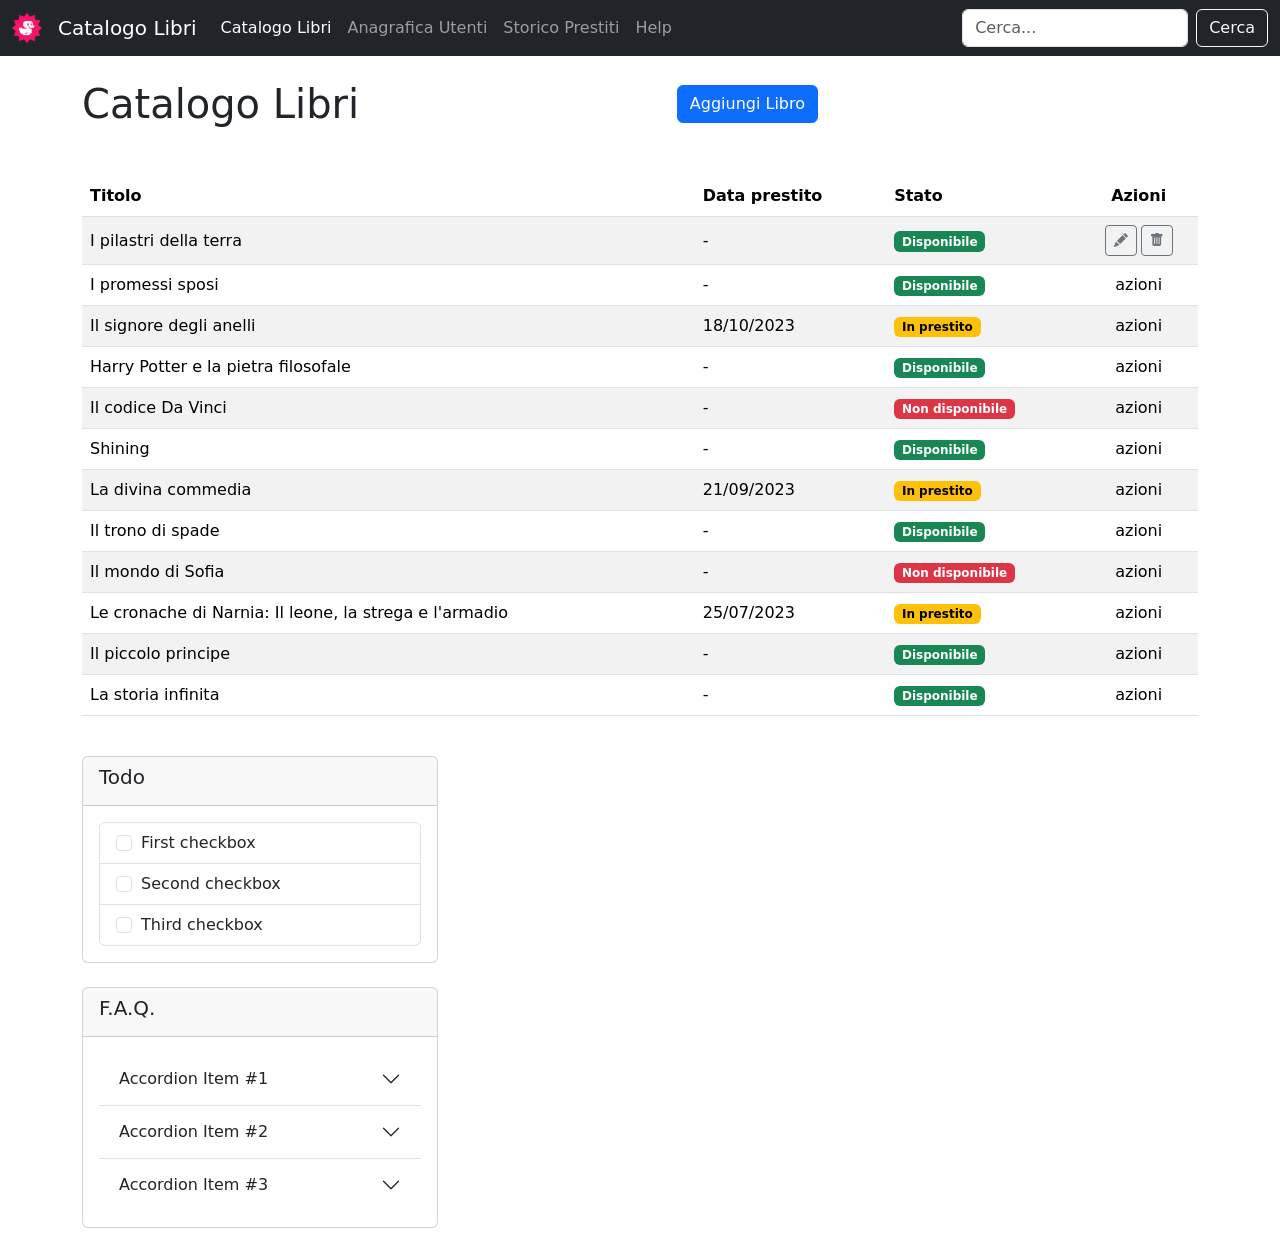
==== index.html @ f2f2c695 "Aggiunta copy tabella" ====
<!DOCTYPE html>
<html lang="en">
<head>
    <meta charset="UTF-8">
    <meta name="viewport" content="width=device-width, initial-scale=1.0">
    <title>Catalogo Libri Dashboard</title>

    <link href="https://cdn.jsdelivr.net/npm/bootstrap@5.3.3/dist/css/bootstrap.min.css" rel="stylesheet">
    <link rel="stylesheet" href="/styles/style.css">

    <link rel="stylesheet" href="https://cdn.jsdelivr.net/npm/bootstrap-icons@1.11.3/font/bootstrap-icons.min.css">
</head>
<body>
    <header>
        <!-- Navbar -->
        <nav class="navbar navbar-expand-lg navbar-dark bg-dark">
            <div class="container-fluid">
                <a class="navbar-brand d-flex align-items-center gap-2" href="#">
                    <img src="/img/duck.png" alt="Logo" width="30" height="30">
                    <span class="ms-2 lg-ex">Catalogo Libri</span>
                </a>
                <button class="navbar-toggler" type="button" data-bs-toggle="collapse" data-bs-target="#navbarSupportedContent" aria-controls="navbarSupportedContent" aria-expanded="false" aria-label="Toggle navigation">
                    <span class="navbar-toggler-icon"></span>
                </button>

                <div class="collapse navbar-collapse" id="mainNavbar">
                    <ul class="navbar-nav me-auto mb-2 mb-lg-0">
                    <li class="nav-item"><a class="nav-link active" href="#">Catalogo Libri</a></li>
                    <li class="nav-item"><a class="nav-link" href="#">Anagrafica Utenti</a></li>
                    <li class="nav-item"><a class="nav-link" href="#">Storico Prestiti</a></li>
                    <li class="nav-item"><a class="nav-link" href="#">Help</a></li>
                    </ul>

                    <form class="d-flex" role="search">
                    <input class="form-control me-2" type="search" placeholder="Cerca...">
                    <button class="btn btn-outline-light" type="submit">Cerca</button>
                    </form>
                </div>
            </div>
        </nav>
    </header>

    <main class="py-4">
        <div class="container">
            <div class="row g-4">
                <section class="col-12 col-xl-8">
                    <!-- Catalogo -->
                    <div class="d-flex flex-wrap justify-content-between align-items-center gap-3 mb-4">
                        <h1 class="mb-0">Catalogo Libri</h1>
                        <button class="btn btn-primary">Aggiungi Libro</button>
                    </div>
                </section>

                <!-- Tabella -->
                 <div class="table-responsive">
                    <table class="table align-middle table-striped table-hover">
                        <thead>
                            <tr>
                            <th>Titolo</th>
                            <th class="d-none d-md-table-cell">Data prestito</th>
                            <th>Stato</th>
                            <th class="text-center">Azioni</th>
                            </tr>
                        </thead>
                        <tbody>
                            <tr>
                                <td>I pilastri della terra</td>
                                <td class="d-none d-md-table-cell">-</td>
                                <td><span class="badge text-bg-success">Disponibile</span></td>
                                <td class="text-center">
                                    <div class="d-inline-flex gap-1">
                                        <button class="btn btn-outline-secondary btn-sm">
                                            <i class="bi bi-pencil-fill"></i>
                                        </button>
                                        <button class="btn btn-outline-secondary btn-sm">
                                            <i class="bi bi-trash-fill"></i>
                                        </button>
                                    </div>
                                </td>
                            </tr>
                            <tr>
                                <td>I promessi sposi</td>
                                <td class="d-none d-md-table-cell">-</td>
                                <td><span class="badge text-bg-success">Disponibile</span></td>
                                <td class="text-center">azioni</td>
                            </tr>
                            <tr>
                                <td>Il signore degli anelli</td>
                                <td class="d-none d-md-table-cell">18/10/2023</td>
                                <td><span class="badge text-bg-warning">In prestito</span></td>
                                <td class="text-center">azioni</td>
                            </tr>
                            <tr>
                                <td>Harry Potter e la pietra filosofale</td>
                                <td class="d-none d-md-table-cell">-</td>
                                <td><span class="badge text-bg-success">Disponibile</span></td>
                                <td class="text-center">azioni</td>
                            </tr>
                            <tr>
                                <td>Il codice Da Vinci</td>
                                <td class="d-none d-md-table-cell">-</td>
                                <td><span class="badge text-bg-danger">Non disponibile</span></td>
                                <td class="text-center">azioni</td>
                            </tr>
                            <tr>
                                <td>Shining</td>
                                <td class="d-none d-md-table-cell">-</td>
                                <td><span class="badge text-bg-success">Disponibile</span></td>
                                <td class="text-center">azioni</td>
                            </tr>
                            <tr>
                                <td>La divina commedia</td>
                                <td class="d-none d-md-table-cell">21/09/2023</td>
                                <td><span class="badge text-bg-warning">In prestito</span></td>
                                <td class="text-center">azioni</td>
                            </tr>
                            <tr>
                                <td>Il trono di spade</td>
                                <td class="d-none d-md-table-cell">-</td>
                                <td><span class="badge text-bg-success">Disponibile</span></td>
                                <td class="text-center">azioni</td>
                            </tr>
                            <tr>
                                <td>Il mondo di Sofia</td>
                                <td class="d-none d-md-table-cell">-</td>
                                <td><span class="badge text-bg-danger">Non disponibile</span></td>
                                <td class="text-center">azioni</td>
                            </tr>
                            <tr>
                                <td>Le cronache di Narnia: Il leone, la strega e l'armadio</td>
                                <td class="d-none d-md-table-cell">25/07/2023</td>
                                <td><span class="badge text-bg-warning">In prestito</span></td>
                                <td class="text-center">azioni</td>
                            </tr>
                            <tr>
                                <td>Il piccolo principe</td>
                                <td class="d-none d-md-table-cell">-</td>
                                <td><span class="badge text-bg-success">Disponibile</span></td>
                                <td class="text-center">azioni</td>
                            </tr>
                            <tr>
                                <td>La storia infinita</td>
                                <td class="d-none d-md-table-cell">-</td>
                                <td><span class="badge text-bg-success">Disponibile</span></td>
                                <td class="text-center">azioni</td>
                            </tr>
                        </tbody>
                    </table>
                </div>

                <aside class="col-12 col-xl-4">
                    <!-- sidebar -->
                    <div class="card">
                        <div class="card-header">
                            <h5 class="card-title">Todo</h5>
                        </div>
                        <div class="card-body">
                            <ul class="list-group">
                                <li class="list-group-item">
                                    <input class="form-check-input me-1" type="checkbox" value="" id="firstCheckbox">
                                    <label class="form-check-label" for="firstCheckbox">First checkbox</label>
                                </li>
                                <li class="list-group-item">
                                    <input class="form-check-input me-1" type="checkbox" value="" id="secondCheckbox">
                                    <label class="form-check-label" for="secondCheckbox">Second checkbox</label>
                                </li>
                                <li class="list-group-item">
                                    <input class="form-check-input me-1" type="checkbox" value="" id="thirdCheckbox">
                                    <label class="form-check-label" for="thirdCheckbox">Third checkbox</label>
                                </li>
                            </ul>
                        </div>
                    </div>

                    <div class="card mt-4">
                        <div class="card-header">
                            <h5 class="card-title">F.A.Q.</h5>
                        </div>
                        <div class="card-body">
                            <div class="accordion accordion-flush" id="accordionFlushExample">
                                <div class="accordion-item">
                                    <h2 class="accordion-header" id="flush-headingOne">
                                        <button class="accordion-button collapsed" type="button" data-bs-toggle="collapse" data-bs-target="#flush-collapseOne" aria-expanded="false" aria-controls="flush-collapseOne">
                                            Accordion Item #1
                                        </button>
                                    </h2>
                                    <div id="flush-collapseOne" class="accordion-collapse collapse" aria-labelledby="flush-headingOne" data-bs-parent="#accordionFlushExample">
                                        <div class="accordion-body">Placeholder content for this accordion, which is intended to demonstrate the <code>.accordion-flush</code> class. This is the first item's accordion body.</div>
                                    </div>
                                </div>
                                <div class="accordion-item">
                                    <h2 class="accordion-header" id="flush-headingTwo">
                                        <button class="accordion-button collapsed" type="button" data-bs-toggle="collapse" data-bs-target="#flush-collapseTwo" aria-expanded="false" aria-controls="flush-collapseTwo">
                                            Accordion Item #2
                                        </button>
                                    </h2>
                                    <div id="flush-collapseTwo" class="accordion-collapse collapse" aria-labelledby="flush-headingTwo" data-bs-parent="#accordionFlushExample">
                                        <div class="accordion-body">Placeholder content for this accordion, which is intended to demonstrate the <code>.accordion-flush</code> class. This is the second item's accordion body. Let's imagine this being filled with some actual content.</div>
                                    </div>
                                </div>
                                <div class="accordion-item">
                                    <h2 class="accordion-header" id="flush-headingThree">
                                        <button class="accordion-button collapsed" type="button" data-bs-toggle="collapse" data-bs-target="#flush-collapseThree" aria-expanded="false" aria-controls="flush-collapseThree">
                                            Accordion Item #3
                                        </button>
                                    </h2>
                                    <div id="flush-collapseThree" class="accordion-collapse collapse" aria-labelledby="flush-headingThree" data-bs-parent="#accordionFlushExample">
                                        <div class="accordion-body">Placeholder content for this accordion, which is intended to demonstrate the <code>.accordion-flush</code> class. This is the third item's accordion body. Nothing more exciting happening here in terms of content, but just filling up the space to make it look, at least at first glance, a bit more representative of how this would look in a real-world application.</div>
                                    </div>
                                </div>
                            </div>
                        </div>
                    </div>
                </aside>
            </div>
        </div>

        

    </main>

    <script src="https://cdn.jsdelivr.net/npm/bootstrap@5.3.3/dist/js/bootstrap.bundle.min.js"></script>
</body>
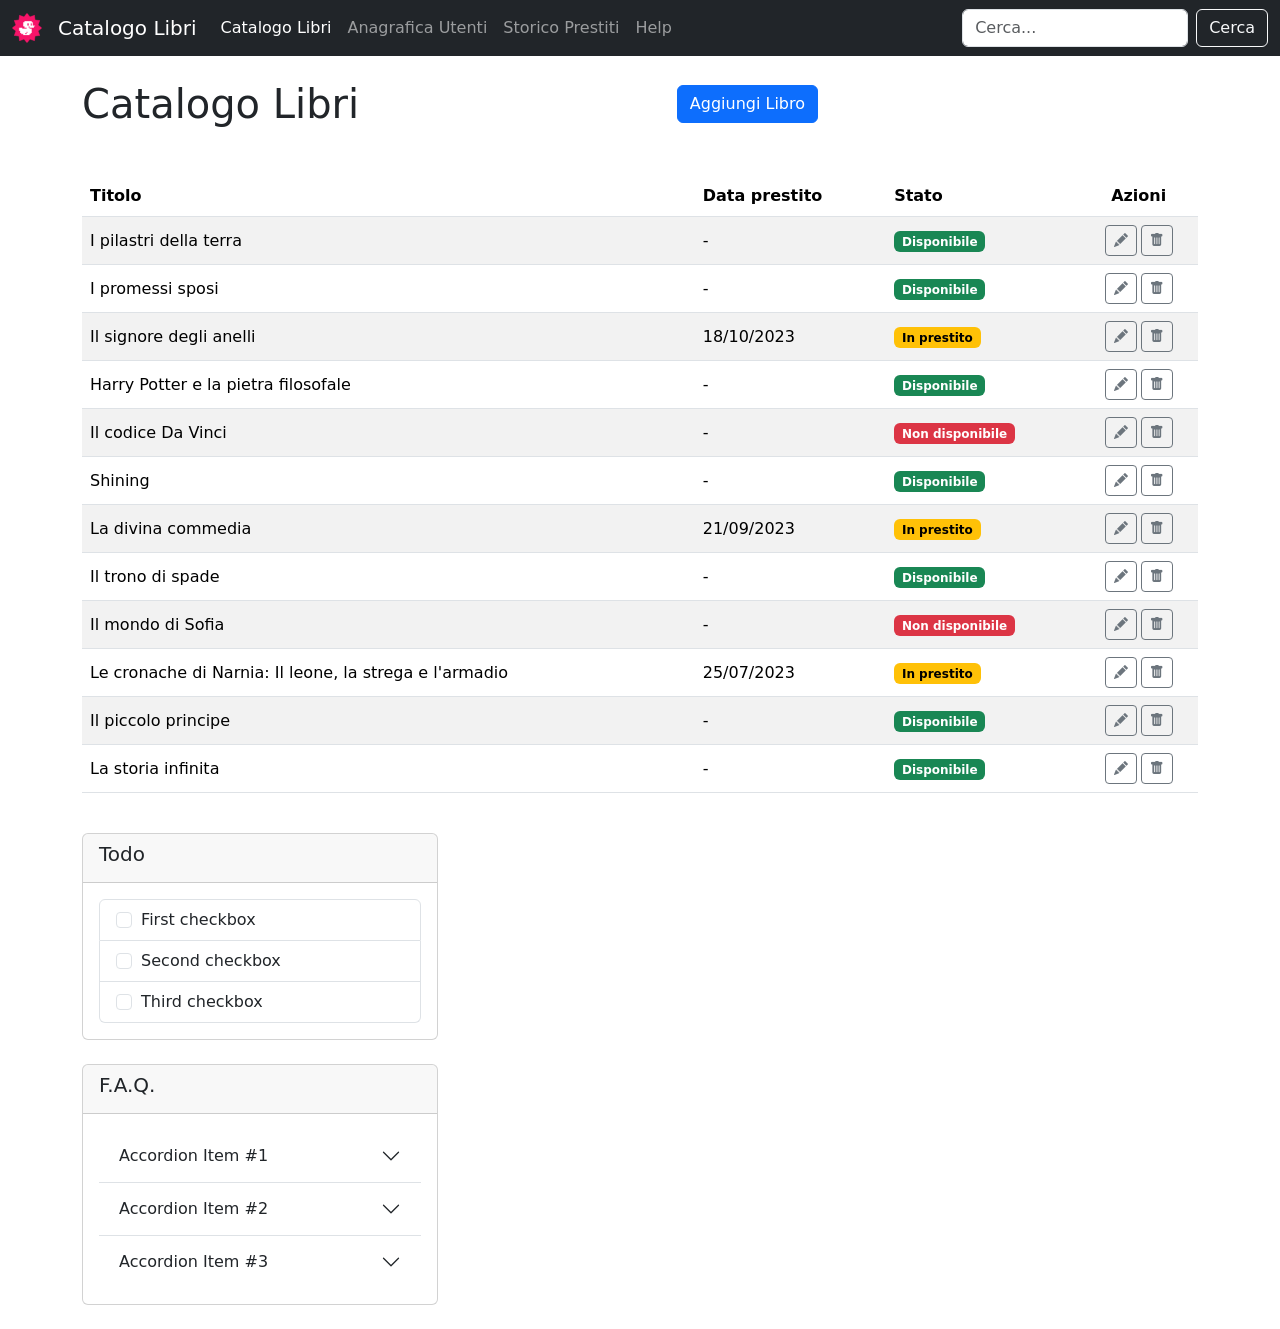
==== commit 0320e7ea: "Aggiunte azioni tabella" ====
--- a/index.html
+++ b/index.html
@@ -82,67 +82,166 @@
                                 <td>I promessi sposi</td>
                                 <td class="d-none d-md-table-cell">-</td>
                                 <td><span class="badge text-bg-success">Disponibile</span></td>
-                                <td class="text-center">azioni</td>
+                                <td class="text-center">
+                                    <div class="d-inline-flex gap-1">
+                                        <button class="btn btn-outline-secondary btn-sm">
+                                            <i class="bi bi-pencil-fill"></i>
+                                        </button>
+                                        <button class="btn btn-outline-secondary btn-sm">
+                                            <i class="bi bi-trash-fill"></i>
+                                        </button>
+                                    </div>
+                                </td>
                             </tr>
                             <tr>
                                 <td>Il signore degli anelli</td>
                                 <td class="d-none d-md-table-cell">18/10/2023</td>
                                 <td><span class="badge text-bg-warning">In prestito</span></td>
-                                <td class="text-center">azioni</td>
+                                <td class="text-center">
+                                    <div class="d-inline-flex gap-1">
+                                        <button class="btn btn-outline-secondary btn-sm">
+                                            <i class="bi bi-pencil-fill"></i>
+                                        </button>
+                                        <button class="btn btn-outline-secondary btn-sm">
+                                            <i class="bi bi-trash-fill"></i>
+                                        </button>
+                                    </div>
+                                </td>
                             </tr>
                             <tr>
                                 <td>Harry Potter e la pietra filosofale</td>
                                 <td class="d-none d-md-table-cell">-</td>
                                 <td><span class="badge text-bg-success">Disponibile</span></td>
-                                <td class="text-center">azioni</td>
+                                <td class="text-center">
+                                    <div class="d-inline-flex gap-1">
+                                        <button class="btn btn-outline-secondary btn-sm">
+                                            <i class="bi bi-pencil-fill"></i>
+                                        </button>
+                                        <button class="btn btn-outline-secondary btn-sm">
+                                            <i class="bi bi-trash-fill"></i>
+                                        </button>
+                                    </div>
+                                </td>
                             </tr>
                             <tr>
                                 <td>Il codice Da Vinci</td>
                                 <td class="d-none d-md-table-cell">-</td>
                                 <td><span class="badge text-bg-danger">Non disponibile</span></td>
-                                <td class="text-center">azioni</td>
+                                <td class="text-center">
+                                    <div class="d-inline-flex gap-1">
+                                        <button class="btn btn-outline-secondary btn-sm">
+                                            <i class="bi bi-pencil-fill"></i>
+                                        </button>
+                                        <button class="btn btn-outline-secondary btn-sm">
+                                            <i class="bi bi-trash-fill"></i>
+                                        </button>
+                                    </div>
+                                </td>
                             </tr>
                             <tr>
                                 <td>Shining</td>
                                 <td class="d-none d-md-table-cell">-</td>
                                 <td><span class="badge text-bg-success">Disponibile</span></td>
-                                <td class="text-center">azioni</td>
+                                <td class="text-center">
+                                    <div class="d-inline-flex gap-1">
+                                        <button class="btn btn-outline-secondary btn-sm">
+                                            <i class="bi bi-pencil-fill"></i>
+                                        </button>
+                                        <button class="btn btn-outline-secondary btn-sm">
+                                            <i class="bi bi-trash-fill"></i>
+                                        </button>
+                                    </div>
+                                </td>
                             </tr>
                             <tr>
                                 <td>La divina commedia</td>
                                 <td class="d-none d-md-table-cell">21/09/2023</td>
                                 <td><span class="badge text-bg-warning">In prestito</span></td>
-                                <td class="text-center">azioni</td>
+                                <td class="text-center">
+                                    <div class="d-inline-flex gap-1">
+                                        <button class="btn btn-outline-secondary btn-sm">
+                                            <i class="bi bi-pencil-fill"></i>
+                                        </button>
+                                        <button class="btn btn-outline-secondary btn-sm">
+                                            <i class="bi bi-trash-fill"></i>
+                                        </button>
+                                    </div>
+                                </td>
                             </tr>
                             <tr>
                                 <td>Il trono di spade</td>
                                 <td class="d-none d-md-table-cell">-</td>
                                 <td><span class="badge text-bg-success">Disponibile</span></td>
-                                <td class="text-center">azioni</td>
+                                <td class="text-center">
+                                    <div class="d-inline-flex gap-1">
+                                        <button class="btn btn-outline-secondary btn-sm">
+                                            <i class="bi bi-pencil-fill"></i>
+                                        </button>
+                                        <button class="btn btn-outline-secondary btn-sm">
+                                            <i class="bi bi-trash-fill"></i>
+                                        </button>
+                                    </div>
+                                </td>
                             </tr>
                             <tr>
                                 <td>Il mondo di Sofia</td>
                                 <td class="d-none d-md-table-cell">-</td>
                                 <td><span class="badge text-bg-danger">Non disponibile</span></td>
-                                <td class="text-center">azioni</td>
+                                <td class="text-center">
+                                    <div class="d-inline-flex gap-1">
+                                        <button class="btn btn-outline-secondary btn-sm">
+                                            <i class="bi bi-pencil-fill"></i>
+                                        </button>
+                                        <button class="btn btn-outline-secondary btn-sm">
+                                            <i class="bi bi-trash-fill"></i>
+                                        </button>
+                                    </div>
+                                </td>
                             </tr>
                             <tr>
                                 <td>Le cronache di Narnia: Il leone, la strega e l'armadio</td>
                                 <td class="d-none d-md-table-cell">25/07/2023</td>
                                 <td><span class="badge text-bg-warning">In prestito</span></td>
-                                <td class="text-center">azioni</td>
+                                <td class="text-center">
+                                    <div class="d-inline-flex gap-1">
+                                        <button class="btn btn-outline-secondary btn-sm">
+                                            <i class="bi bi-pencil-fill"></i>
+                                        </button>
+                                        <button class="btn btn-outline-secondary btn-sm">
+                                            <i class="bi bi-trash-fill"></i>
+                                        </button>
+                                    </div>
+                                </td>
                             </tr>
                             <tr>
                                 <td>Il piccolo principe</td>
                                 <td class="d-none d-md-table-cell">-</td>
                                 <td><span class="badge text-bg-success">Disponibile</span></td>
-                                <td class="text-center">azioni</td>
+                                <td class="text-center">
+                                    <div class="d-inline-flex gap-1">
+                                        <button class="btn btn-outline-secondary btn-sm">
+                                            <i class="bi bi-pencil-fill"></i>
+                                        </button>
+                                        <button class="btn btn-outline-secondary btn-sm">
+                                            <i class="bi bi-trash-fill"></i>
+                                        </button>
+                                    </div>
+                                </td>
                             </tr>
                             <tr>
                                 <td>La storia infinita</td>
                                 <td class="d-none d-md-table-cell">-</td>
                                 <td><span class="badge text-bg-success">Disponibile</span></td>
-                                <td class="text-center">azioni</td>
+                                <td class="text-center">
+                                    <div class="d-inline-flex gap-1">
+                                        <button class="btn btn-outline-secondary btn-sm">
+                                            <i class="bi bi-pencil-fill"></i>
+                                        </button>
+                                        <button class="btn btn-outline-secondary btn-sm">
+                                            <i class="bi bi-trash-fill"></i>
+                                        </button>
+                                    </div>
+                                </td>
                             </tr>
                         </tbody>
                     </table>
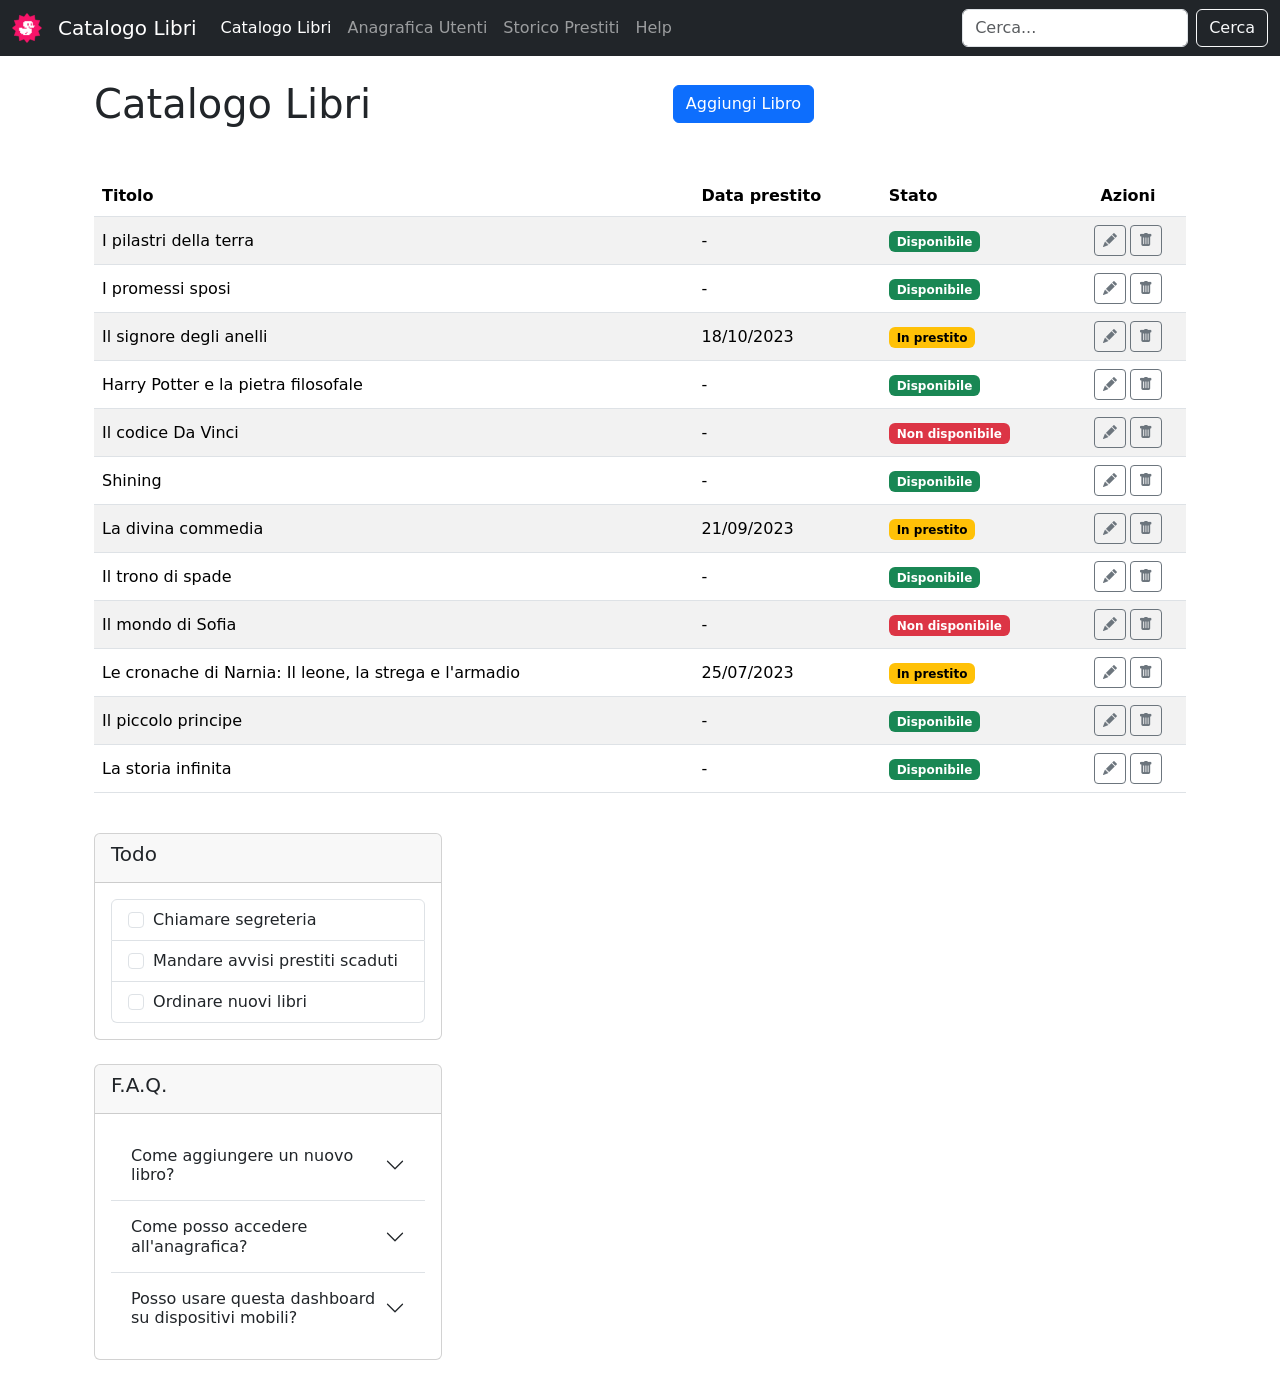
==== commit 33a81a7f: "Aggiunta copy sidebar" ====
--- a/index.html
+++ b/index.html
@@ -40,7 +40,7 @@
         </nav>
     </header>
 
-    <main class="py-4">
+    <main class="container py-4">
         <div class="container">
             <div class="row g-4">
                 <section class="col-12 col-xl-8">
@@ -257,15 +257,15 @@
                             <ul class="list-group">
                                 <li class="list-group-item">
                                     <input class="form-check-input me-1" type="checkbox" value="" id="firstCheckbox">
-                                    <label class="form-check-label" for="firstCheckbox">First checkbox</label>
+                                    <label class="form-check-label" for="firstCheckbox">Chiamare segreteria</label>
                                 </li>
                                 <li class="list-group-item">
                                     <input class="form-check-input me-1" type="checkbox" value="" id="secondCheckbox">
-                                    <label class="form-check-label" for="secondCheckbox">Second checkbox</label>
+                                    <label class="form-check-label" for="secondCheckbox">Mandare avvisi prestiti scaduti</label>
                                 </li>
                                 <li class="list-group-item">
                                     <input class="form-check-input me-1" type="checkbox" value="" id="thirdCheckbox">
-                                    <label class="form-check-label" for="thirdCheckbox">Third checkbox</label>
+                                    <label class="form-check-label" for="thirdCheckbox">Ordinare nuovi libri</label>
                                 </li>
                             </ul>
                         </div>
@@ -280,31 +280,31 @@
                                 <div class="accordion-item">
                                     <h2 class="accordion-header" id="flush-headingOne">
                                         <button class="accordion-button collapsed" type="button" data-bs-toggle="collapse" data-bs-target="#flush-collapseOne" aria-expanded="false" aria-controls="flush-collapseOne">
-                                            Accordion Item #1
+                                            Come aggiungere un nuovo libro?
                                         </button>
                                     </h2>
                                     <div id="flush-collapseOne" class="accordion-collapse collapse" aria-labelledby="flush-headingOne" data-bs-parent="#accordionFlushExample">
-                                        <div class="accordion-body">Placeholder content for this accordion, which is intended to demonstrate the <code>.accordion-flush</code> class. This is the first item's accordion body.</div>
+                                        <div class="accordion-body">Per aggiungere un nuovo libro, puoi seguire questi passi: 1) Accedi al sistema; 2) Naviga fino alla sezione "Gestione Libri"; 3) Clicca su "Aggiungi Nuovo Libro"; 4) Compila i campi richiesti; 5) Salva le modifiche.</div>
                                     </div>
                                 </div>
                                 <div class="accordion-item">
                                     <h2 class="accordion-header" id="flush-headingTwo">
                                         <button class="accordion-button collapsed" type="button" data-bs-toggle="collapse" data-bs-target="#flush-collapseTwo" aria-expanded="false" aria-controls="flush-collapseTwo">
-                                            Accordion Item #2
+                                            Come posso accedere all'anagrafica?
                                         </button>
                                     </h2>
                                     <div id="flush-collapseTwo" class="accordion-collapse collapse" aria-labelledby="flush-headingTwo" data-bs-parent="#accordionFlushExample">
-                                        <div class="accordion-body">Placeholder content for this accordion, which is intended to demonstrate the <code>.accordion-flush</code> class. This is the second item's accordion body. Let's imagine this being filled with some actual content.</div>
+                                        <div class="accordion-body">Per accedere all'anagrafica, puoi seguire questi passi: 1) Accedi al sistema; 2) Naviga fino alla sezione "Anagrafica"; 3) Seleziona il cliente desiderato.</div>
                                     </div>
                                 </div>
                                 <div class="accordion-item">
                                     <h2 class="accordion-header" id="flush-headingThree">
                                         <button class="accordion-button collapsed" type="button" data-bs-toggle="collapse" data-bs-target="#flush-collapseThree" aria-expanded="false" aria-controls="flush-collapseThree">
-                                            Accordion Item #3
+                                            Posso usare questa dashboard su dispositivi mobili?
                                         </button>
                                     </h2>
                                     <div id="flush-collapseThree" class="accordion-collapse collapse" aria-labelledby="flush-headingThree" data-bs-parent="#accordionFlushExample">
-                                        <div class="accordion-body">Placeholder content for this accordion, which is intended to demonstrate the <code>.accordion-flush</code> class. This is the third item's accordion body. Nothing more exciting happening here in terms of content, but just filling up the space to make it look, at least at first glance, a bit more representative of how this would look in a real-world application.</div>
+                                        <div class="accordion-body">Sì, questa dashboard è completamente responsive e può essere utilizzata su dispositivi mobili senza problemi.</div>
                                     </div>
                                 </div>
                             </div>
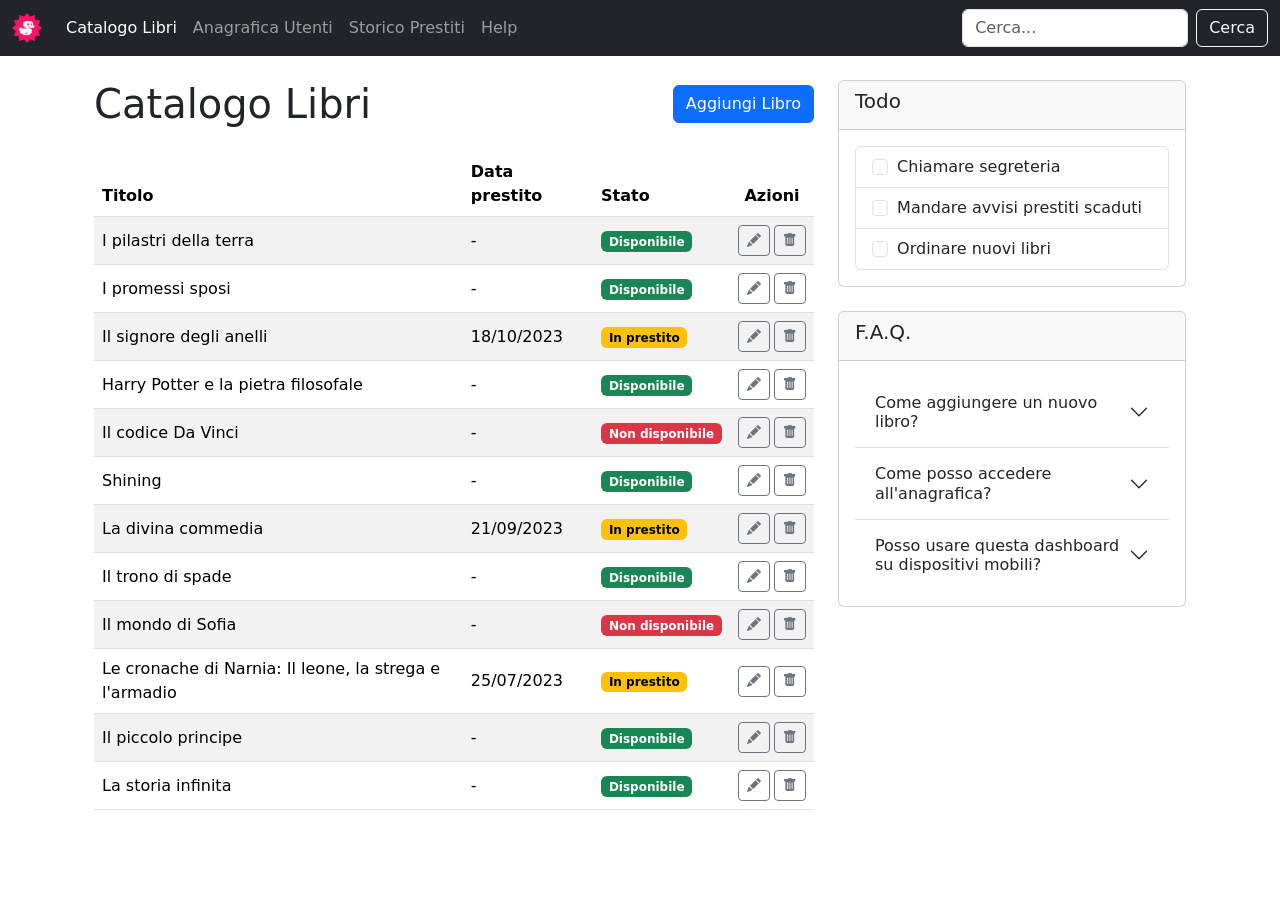
==== commit f6578400: "Migliorata tabella" ====
--- a/index.html
+++ b/index.html
@@ -16,9 +16,9 @@
         <nav class="navbar navbar-expand-lg navbar-dark bg-dark">
             <div class="container-fluid">
                 <a class="navbar-brand d-flex align-items-center gap-2" href="#">
-                    <img src="/img/duck.png" alt="Logo" width="30" height="30">
-                    <span class="ms-2 lg-ex">Catalogo Libri</span>
+                    <img src="/img/duck.png" alt="Logo" width="30" height="30">                    
                 </a>
+                
                 <button class="navbar-toggler" type="button" data-bs-toggle="collapse" data-bs-target="#navbarSupportedContent" aria-controls="navbarSupportedContent" aria-expanded="false" aria-label="Toggle navigation">
                     <span class="navbar-toggler-icon"></span>
                 </button>
@@ -49,203 +49,205 @@
                         <h1 class="mb-0">Catalogo Libri</h1>
                         <button class="btn btn-primary">Aggiungi Libro</button>
                     </div>
+
+                    <!-- Tabella -->
+                    <div class="table-responsive">
+                        <table class="table align-middle table-striped table-hover">
+                            <thead>
+                                <tr>
+                                <th>Titolo</th>
+                                <th class="d-none d-md-table-cell">Data prestito</th>
+                                <th>Stato</th>
+                                <th class="text-center">Azioni</th>
+                                </tr>
+                            </thead>
+                            <tbody>
+                                <tr>
+                                    <td>I pilastri della terra</td>
+                                    <td class="d-none d-md-table-cell">-</td>
+                                    <td><span class="badge text-bg-success">Disponibile</span></td>
+                                    <td class="text-center">
+                                        <div class="d-inline-flex gap-1">
+                                            <button class="btn btn-outline-secondary btn-sm">
+                                                <i class="bi bi-pencil-fill"></i>
+                                            </button>
+                                            <button class="btn btn-outline-secondary btn-sm">
+                                                <i class="bi bi-trash-fill"></i>
+                                            </button>
+                                        </div>
+                                    </td>
+                                </tr>
+                                <tr>
+                                    <td>I promessi sposi</td>
+                                    <td class="d-none d-md-table-cell">-</td>
+                                    <td><span class="badge text-bg-success">Disponibile</span></td>
+                                    <td class="text-center">
+                                        <div class="d-inline-flex gap-1">
+                                            <button class="btn btn-outline-secondary btn-sm">
+                                                <i class="bi bi-pencil-fill"></i>
+                                            </button>
+                                            <button class="btn btn-outline-secondary btn-sm">
+                                                <i class="bi bi-trash-fill"></i>
+                                            </button>
+                                        </div>
+                                    </td>
+                                </tr>
+                                <tr>
+                                    <td>Il signore degli anelli</td>
+                                    <td class="d-none d-md-table-cell">18/10/2023</td>
+                                    <td><span class="badge text-bg-warning">In prestito</span></td>
+                                    <td class="text-center">
+                                        <div class="d-inline-flex gap-1">
+                                            <button class="btn btn-outline-secondary btn-sm">
+                                                <i class="bi bi-pencil-fill"></i>
+                                            </button>
+                                            <button class="btn btn-outline-secondary btn-sm">
+                                                <i class="bi bi-trash-fill"></i>
+                                            </button>
+                                        </div>
+                                    </td>
+                                </tr>
+                                <tr>
+                                    <td>Harry Potter e la pietra filosofale</td>
+                                    <td class="d-none d-md-table-cell">-</td>
+                                    <td><span class="badge text-bg-success">Disponibile</span></td>
+                                    <td class="text-center">
+                                        <div class="d-inline-flex gap-1">
+                                            <button class="btn btn-outline-secondary btn-sm">
+                                                <i class="bi bi-pencil-fill"></i>
+                                            </button>
+                                            <button class="btn btn-outline-secondary btn-sm">
+                                                <i class="bi bi-trash-fill"></i>
+                                            </button>
+                                        </div>
+                                    </td>
+                                </tr>
+                                <tr>
+                                    <td>Il codice Da Vinci</td>
+                                    <td class="d-none d-md-table-cell">-</td>
+                                    <td><span class="badge text-bg-danger">Non disponibile</span></td>
+                                    <td class="text-center">
+                                        <div class="d-inline-flex gap-1">
+                                            <button class="btn btn-outline-secondary btn-sm">
+                                                <i class="bi bi-pencil-fill"></i>
+                                            </button>
+                                            <button class="btn btn-outline-secondary btn-sm">
+                                                <i class="bi bi-trash-fill"></i>
+                                            </button>
+                                        </div>
+                                    </td>
+                                </tr>
+                                <tr>
+                                    <td>Shining</td>
+                                    <td class="d-none d-md-table-cell">-</td>
+                                    <td><span class="badge text-bg-success">Disponibile</span></td>
+                                    <td class="text-center">
+                                        <div class="d-inline-flex gap-1">
+                                            <button class="btn btn-outline-secondary btn-sm">
+                                                <i class="bi bi-pencil-fill"></i>
+                                            </button>
+                                            <button class="btn btn-outline-secondary btn-sm">
+                                                <i class="bi bi-trash-fill"></i>
+                                            </button>
+                                        </div>
+                                    </td>
+                                </tr>
+                                <tr>
+                                    <td>La divina commedia</td>
+                                    <td class="d-none d-md-table-cell">21/09/2023</td>
+                                    <td><span class="badge text-bg-warning">In prestito</span></td>
+                                    <td class="text-center">
+                                        <div class="d-inline-flex gap-1">
+                                            <button class="btn btn-outline-secondary btn-sm">
+                                                <i class="bi bi-pencil-fill"></i>
+                                            </button>
+                                            <button class="btn btn-outline-secondary btn-sm">
+                                                <i class="bi bi-trash-fill"></i>
+                                            </button>
+                                        </div>
+                                    </td>
+                                </tr>
+                                <tr>
+                                    <td>Il trono di spade</td>
+                                    <td class="d-none d-md-table-cell">-</td>
+                                    <td><span class="badge text-bg-success">Disponibile</span></td>
+                                    <td class="text-center">
+                                        <div class="d-inline-flex gap-1">
+                                            <button class="btn btn-outline-secondary btn-sm">
+                                                <i class="bi bi-pencil-fill"></i>
+                                            </button>
+                                            <button class="btn btn-outline-secondary btn-sm">
+                                                <i class="bi bi-trash-fill"></i>
+                                            </button>
+                                        </div>
+                                    </td>
+                                </tr>
+                                <tr>
+                                    <td>Il mondo di Sofia</td>
+                                    <td class="d-none d-md-table-cell">-</td>
+                                    <td><span class="badge text-bg-danger">Non disponibile</span></td>
+                                    <td class="text-center">
+                                        <div class="d-inline-flex gap-1">
+                                            <button class="btn btn-outline-secondary btn-sm">
+                                                <i class="bi bi-pencil-fill"></i>
+                                            </button>
+                                            <button class="btn btn-outline-secondary btn-sm">
+                                                <i class="bi bi-trash-fill"></i>
+                                            </button>
+                                        </div>
+                                    </td>
+                                </tr>
+                                <tr>
+                                    <td>Le cronache di Narnia: Il leone, la strega e l'armadio</td>
+                                    <td class="d-none d-md-table-cell">25/07/2023</td>
+                                    <td><span class="badge text-bg-warning">In prestito</span></td>
+                                    <td class="text-center">
+                                        <div class="d-inline-flex gap-1">
+                                            <button class="btn btn-outline-secondary btn-sm">
+                                                <i class="bi bi-pencil-fill"></i>
+                                            </button>
+                                            <button class="btn btn-outline-secondary btn-sm">
+                                                <i class="bi bi-trash-fill"></i>
+                                            </button>
+                                        </div>
+                                    </td>
+                                </tr>
+                                <tr>
+                                    <td>Il piccolo principe</td>
+                                    <td class="d-none d-md-table-cell">-</td>
+                                    <td><span class="badge text-bg-success">Disponibile</span></td>
+                                    <td class="text-center">
+                                        <div class="d-inline-flex gap-1">
+                                            <button class="btn btn-outline-secondary btn-sm">
+                                                <i class="bi bi-pencil-fill"></i>
+                                            </button>
+                                            <button class="btn btn-outline-secondary btn-sm">
+                                                <i class="bi bi-trash-fill"></i>
+                                            </button>
+                                        </div>
+                                    </td>
+                                </tr>
+                                <tr>
+                                    <td>La storia infinita</td>
+                                    <td class="d-none d-md-table-cell">-</td>
+                                    <td><span class="badge text-bg-success">Disponibile</span></td>
+                                    <td class="text-center">
+                                        <div class="d-inline-flex gap-1">
+                                            <button class="btn btn-outline-secondary btn-sm">
+                                                <i class="bi bi-pencil-fill"></i>
+                                            </button>
+                                            <button class="btn btn-outline-secondary btn-sm">
+                                                <i class="bi bi-trash-fill"></i>
+                                            </button>
+                                        </div>
+                                    </td>
+                                </tr>
+                            </tbody>
+                        </table>
+                    </div>
                 </section>
 
-                <!-- Tabella -->
-                 <div class="table-responsive">
-                    <table class="table align-middle table-striped table-hover">
-                        <thead>
-                            <tr>
-                            <th>Titolo</th>
-                            <th class="d-none d-md-table-cell">Data prestito</th>
-                            <th>Stato</th>
-                            <th class="text-center">Azioni</th>
-                            </tr>
-                        </thead>
-                        <tbody>
-                            <tr>
-                                <td>I pilastri della terra</td>
-                                <td class="d-none d-md-table-cell">-</td>
-                                <td><span class="badge text-bg-success">Disponibile</span></td>
-                                <td class="text-center">
-                                    <div class="d-inline-flex gap-1">
-                                        <button class="btn btn-outline-secondary btn-sm">
-                                            <i class="bi bi-pencil-fill"></i>
-                                        </button>
-                                        <button class="btn btn-outline-secondary btn-sm">
-                                            <i class="bi bi-trash-fill"></i>
-                                        </button>
-                                    </div>
-                                </td>
-                            </tr>
-                            <tr>
-                                <td>I promessi sposi</td>
-                                <td class="d-none d-md-table-cell">-</td>
-                                <td><span class="badge text-bg-success">Disponibile</span></td>
-                                <td class="text-center">
-                                    <div class="d-inline-flex gap-1">
-                                        <button class="btn btn-outline-secondary btn-sm">
-                                            <i class="bi bi-pencil-fill"></i>
-                                        </button>
-                                        <button class="btn btn-outline-secondary btn-sm">
-                                            <i class="bi bi-trash-fill"></i>
-                                        </button>
-                                    </div>
-                                </td>
-                            </tr>
-                            <tr>
-                                <td>Il signore degli anelli</td>
-                                <td class="d-none d-md-table-cell">18/10/2023</td>
-                                <td><span class="badge text-bg-warning">In prestito</span></td>
-                                <td class="text-center">
-                                    <div class="d-inline-flex gap-1">
-                                        <button class="btn btn-outline-secondary btn-sm">
-                                            <i class="bi bi-pencil-fill"></i>
-                                        </button>
-                                        <button class="btn btn-outline-secondary btn-sm">
-                                            <i class="bi bi-trash-fill"></i>
-                                        </button>
-                                    </div>
-                                </td>
-                            </tr>
-                            <tr>
-                                <td>Harry Potter e la pietra filosofale</td>
-                                <td class="d-none d-md-table-cell">-</td>
-                                <td><span class="badge text-bg-success">Disponibile</span></td>
-                                <td class="text-center">
-                                    <div class="d-inline-flex gap-1">
-                                        <button class="btn btn-outline-secondary btn-sm">
-                                            <i class="bi bi-pencil-fill"></i>
-                                        </button>
-                                        <button class="btn btn-outline-secondary btn-sm">
-                                            <i class="bi bi-trash-fill"></i>
-                                        </button>
-                                    </div>
-                                </td>
-                            </tr>
-                            <tr>
-                                <td>Il codice Da Vinci</td>
-                                <td class="d-none d-md-table-cell">-</td>
-                                <td><span class="badge text-bg-danger">Non disponibile</span></td>
-                                <td class="text-center">
-                                    <div class="d-inline-flex gap-1">
-                                        <button class="btn btn-outline-secondary btn-sm">
-                                            <i class="bi bi-pencil-fill"></i>
-                                        </button>
-                                        <button class="btn btn-outline-secondary btn-sm">
-                                            <i class="bi bi-trash-fill"></i>
-                                        </button>
-                                    </div>
-                                </td>
-                            </tr>
-                            <tr>
-                                <td>Shining</td>
-                                <td class="d-none d-md-table-cell">-</td>
-                                <td><span class="badge text-bg-success">Disponibile</span></td>
-                                <td class="text-center">
-                                    <div class="d-inline-flex gap-1">
-                                        <button class="btn btn-outline-secondary btn-sm">
-                                            <i class="bi bi-pencil-fill"></i>
-                                        </button>
-                                        <button class="btn btn-outline-secondary btn-sm">
-                                            <i class="bi bi-trash-fill"></i>
-                                        </button>
-                                    </div>
-                                </td>
-                            </tr>
-                            <tr>
-                                <td>La divina commedia</td>
-                                <td class="d-none d-md-table-cell">21/09/2023</td>
-                                <td><span class="badge text-bg-warning">In prestito</span></td>
-                                <td class="text-center">
-                                    <div class="d-inline-flex gap-1">
-                                        <button class="btn btn-outline-secondary btn-sm">
-                                            <i class="bi bi-pencil-fill"></i>
-                                        </button>
-                                        <button class="btn btn-outline-secondary btn-sm">
-                                            <i class="bi bi-trash-fill"></i>
-                                        </button>
-                                    </div>
-                                </td>
-                            </tr>
-                            <tr>
-                                <td>Il trono di spade</td>
-                                <td class="d-none d-md-table-cell">-</td>
-                                <td><span class="badge text-bg-success">Disponibile</span></td>
-                                <td class="text-center">
-                                    <div class="d-inline-flex gap-1">
-                                        <button class="btn btn-outline-secondary btn-sm">
-                                            <i class="bi bi-pencil-fill"></i>
-                                        </button>
-                                        <button class="btn btn-outline-secondary btn-sm">
-                                            <i class="bi bi-trash-fill"></i>
-                                        </button>
-                                    </div>
-                                </td>
-                            </tr>
-                            <tr>
-                                <td>Il mondo di Sofia</td>
-                                <td class="d-none d-md-table-cell">-</td>
-                                <td><span class="badge text-bg-danger">Non disponibile</span></td>
-                                <td class="text-center">
-                                    <div class="d-inline-flex gap-1">
-                                        <button class="btn btn-outline-secondary btn-sm">
-                                            <i class="bi bi-pencil-fill"></i>
-                                        </button>
-                                        <button class="btn btn-outline-secondary btn-sm">
-                                            <i class="bi bi-trash-fill"></i>
-                                        </button>
-                                    </div>
-                                </td>
-                            </tr>
-                            <tr>
-                                <td>Le cronache di Narnia: Il leone, la strega e l'armadio</td>
-                                <td class="d-none d-md-table-cell">25/07/2023</td>
-                                <td><span class="badge text-bg-warning">In prestito</span></td>
-                                <td class="text-center">
-                                    <div class="d-inline-flex gap-1">
-                                        <button class="btn btn-outline-secondary btn-sm">
-                                            <i class="bi bi-pencil-fill"></i>
-                                        </button>
-                                        <button class="btn btn-outline-secondary btn-sm">
-                                            <i class="bi bi-trash-fill"></i>
-                                        </button>
-                                    </div>
-                                </td>
-                            </tr>
-                            <tr>
-                                <td>Il piccolo principe</td>
-                                <td class="d-none d-md-table-cell">-</td>
-                                <td><span class="badge text-bg-success">Disponibile</span></td>
-                                <td class="text-center">
-                                    <div class="d-inline-flex gap-1">
-                                        <button class="btn btn-outline-secondary btn-sm">
-                                            <i class="bi bi-pencil-fill"></i>
-                                        </button>
-                                        <button class="btn btn-outline-secondary btn-sm">
-                                            <i class="bi bi-trash-fill"></i>
-                                        </button>
-                                    </div>
-                                </td>
-                            </tr>
-                            <tr>
-                                <td>La storia infinita</td>
-                                <td class="d-none d-md-table-cell">-</td>
-                                <td><span class="badge text-bg-success">Disponibile</span></td>
-                                <td class="text-center">
-                                    <div class="d-inline-flex gap-1">
-                                        <button class="btn btn-outline-secondary btn-sm">
-                                            <i class="bi bi-pencil-fill"></i>
-                                        </button>
-                                        <button class="btn btn-outline-secondary btn-sm">
-                                            <i class="bi bi-trash-fill"></i>
-                                        </button>
-                                    </div>
-                                </td>
-                            </tr>
-                        </tbody>
-                    </table>
-                </div>
+                
 
                 <aside class="col-12 col-xl-4">
                     <!-- sidebar -->
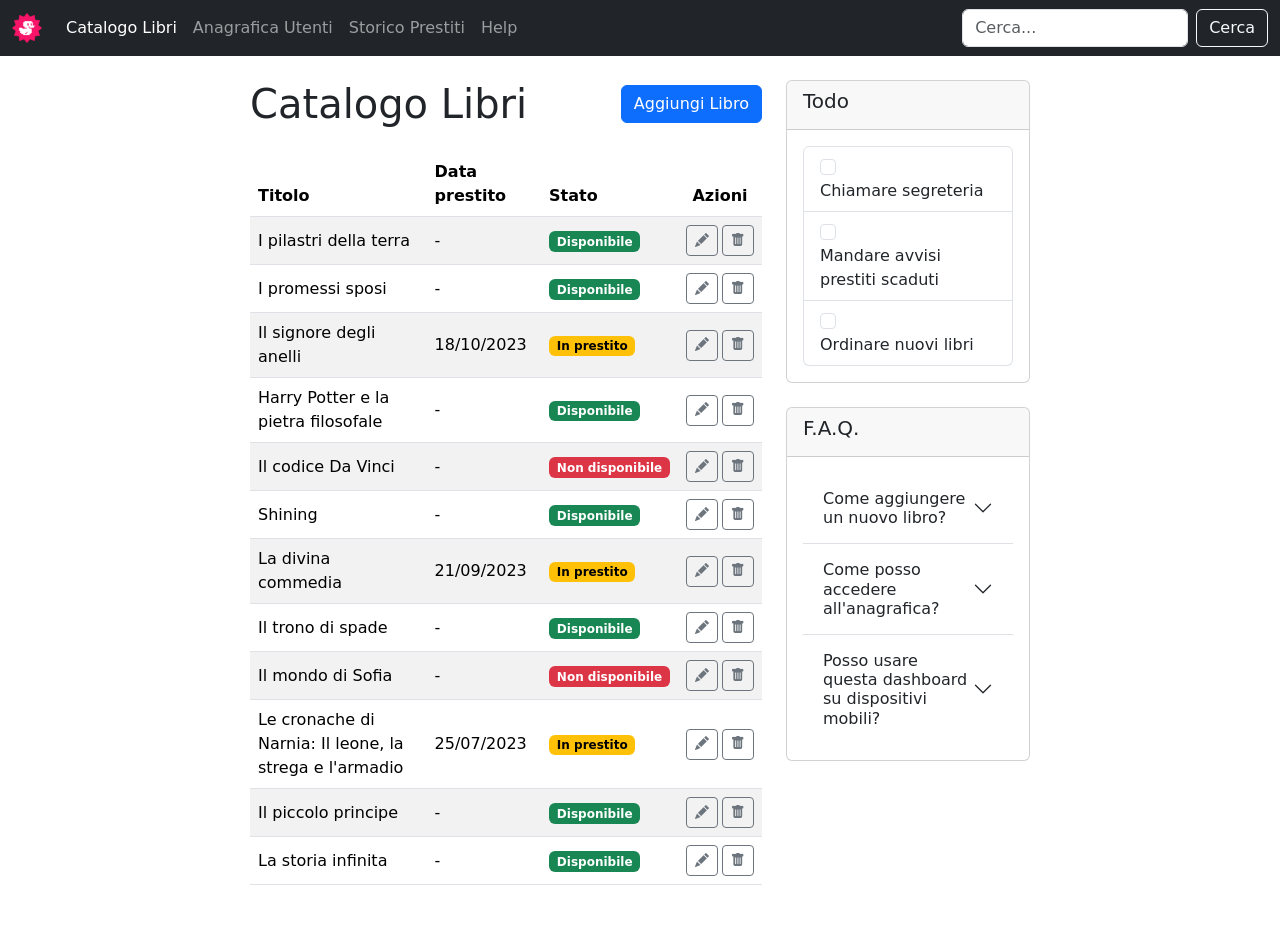
==== commit ffd8f2fd: "Aggiunto padding al css" ====
--- a/index.html
+++ b/index.html
@@ -40,8 +40,8 @@
         </nav>
     </header>
 
-    <main class="container py-4">
-        <div class="container">
+    <main class="py-4">
+        <div class="container-fluid content-wrap">
             <div class="row g-4">
                 <section class="col-12 col-xl-8">
                     <!-- Catalogo -->
--- a/styles/style.css
+++ b/styles/style.css
@@ -0,0 +1,4 @@
+main .content-wrap {
+  padding-left: 250px;
+  padding-right: 250px;
+}
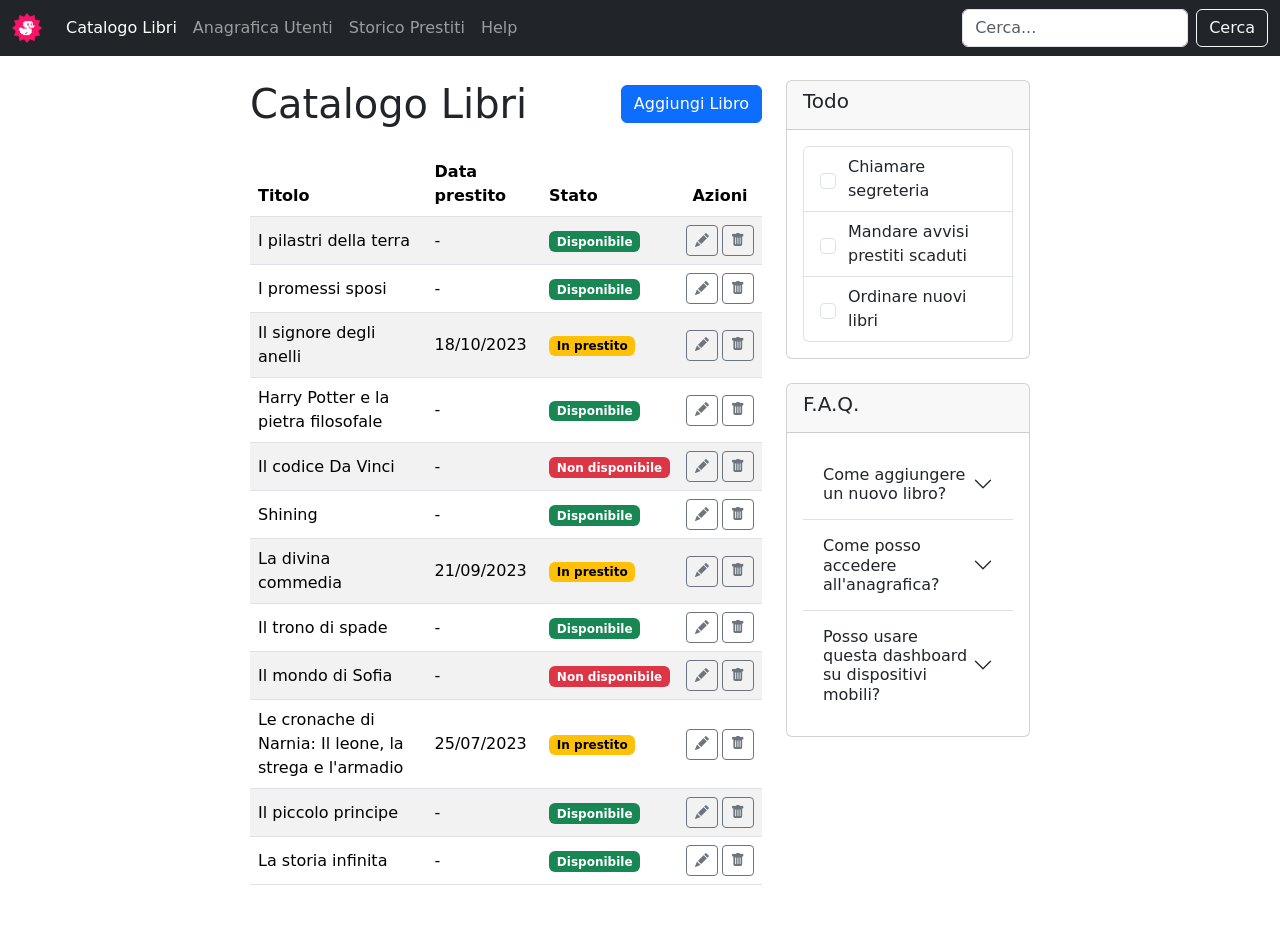
==== commit c179c353: "Aggiunto README.md" ====
--- a/index.html
+++ b/index.html
@@ -257,15 +257,15 @@
                         </div>
                         <div class="card-body">
                             <ul class="list-group">
-                                <li class="list-group-item">
+                                <li class="list-group-item d-flex align-items-center gap-2">
                                     <input class="form-check-input me-1" type="checkbox" value="" id="firstCheckbox">
                                     <label class="form-check-label" for="firstCheckbox">Chiamare segreteria</label>
                                 </li>
-                                <li class="list-group-item">
+                                <li class="list-group-item d-flex align-items-center gap-2">
                                     <input class="form-check-input me-1" type="checkbox" value="" id="secondCheckbox">
                                     <label class="form-check-label" for="secondCheckbox">Mandare avvisi prestiti scaduti</label>
                                 </li>
-                                <li class="list-group-item">
+                                <li class="list-group-item d-flex align-items-center gap-2">
                                     <input class="form-check-input me-1" type="checkbox" value="" id="thirdCheckbox">
                                     <label class="form-check-label" for="thirdCheckbox">Ordinare nuovi libri</label>
                                 </li>
@@ -279,27 +279,27 @@
                         </div>
                         <div class="card-body">
                             <div class="accordion accordion-flush" id="accordionFlushExample">
-                                <div class="accordion-item">
+                                <div class="accordion-item align-items-center gap-2">
                                     <h2 class="accordion-header" id="flush-headingOne">
                                         <button class="accordion-button collapsed" type="button" data-bs-toggle="collapse" data-bs-target="#flush-collapseOne" aria-expanded="false" aria-controls="flush-collapseOne">
                                             Come aggiungere un nuovo libro?
                                         </button>
                                     </h2>
                                     <div id="flush-collapseOne" class="accordion-collapse collapse" aria-labelledby="flush-headingOne" data-bs-parent="#accordionFlushExample">
-                                        <div class="accordion-body">Per aggiungere un nuovo libro, puoi seguire questi passi: 1) Accedi al sistema; 2) Naviga fino alla sezione "Gestione Libri"; 3) Clicca su "Aggiungi Nuovo Libro"; 4) Compila i campi richiesti; 5) Salva le modifiche.</div>
+                                        <div class="accordion-body">Per aggiungere un nuovo libro, puoi seguire questi passi:<br> 1) Accedi al sistema;<br>  2) Naviga fino alla sezione "Gestione Libri";<br>  3) Clicca su "Aggiungi Nuovo Libro";<br>  4) Compila i campi richiesti;<br>  5) Salva le modifiche.</div>
                                     </div>
                                 </div>
-                                <div class="accordion-item">
+                                <div class="accordion-item align-items-center gap-2">
                                     <h2 class="accordion-header" id="flush-headingTwo">
                                         <button class="accordion-button collapsed" type="button" data-bs-toggle="collapse" data-bs-target="#flush-collapseTwo" aria-expanded="false" aria-controls="flush-collapseTwo">
                                             Come posso accedere all'anagrafica?
                                         </button>
                                     </h2>
                                     <div id="flush-collapseTwo" class="accordion-collapse collapse" aria-labelledby="flush-headingTwo" data-bs-parent="#accordionFlushExample">
-                                        <div class="accordion-body">Per accedere all'anagrafica, puoi seguire questi passi: 1) Accedi al sistema; 2) Naviga fino alla sezione "Anagrafica"; 3) Seleziona il cliente desiderato.</div>
+                                        <div class="accordion-body">Per accedere all'anagrafica, puoi seguire questi passi:<br>  1) Accedi al sistema; <br> 2) Naviga fino alla sezione "Anagrafica";<br>  3) Seleziona il cliente desiderato.</div>
                                     </div>
                                 </div>
-                                <div class="accordion-item">
+                                <div class="accordion-item align-items-center gap-2">
                                     <h2 class="accordion-header" id="flush-headingThree">
                                         <button class="accordion-button collapsed" type="button" data-bs-toggle="collapse" data-bs-target="#flush-collapseThree" aria-expanded="false" aria-controls="flush-collapseThree">
                                             Posso usare questa dashboard su dispositivi mobili?
--- a/styles/style.css
+++ b/styles/style.css
@@ -1,4 +1,20 @@
-main .content-wrap {
+.content-wrap {
   padding-left: 250px;
   padding-right: 250px;
+}
+
+
+@media (max-width: 1199.98px) {
+  .content-wrap {
+    padding-left: 60px;
+    padding-right: 60px;
+  }
+
+}
+
+@media (max-width: 767.98px) {
+  .content-wrap {
+    padding-left: 16px;
+    padding-right: 16px;
+  }
 }
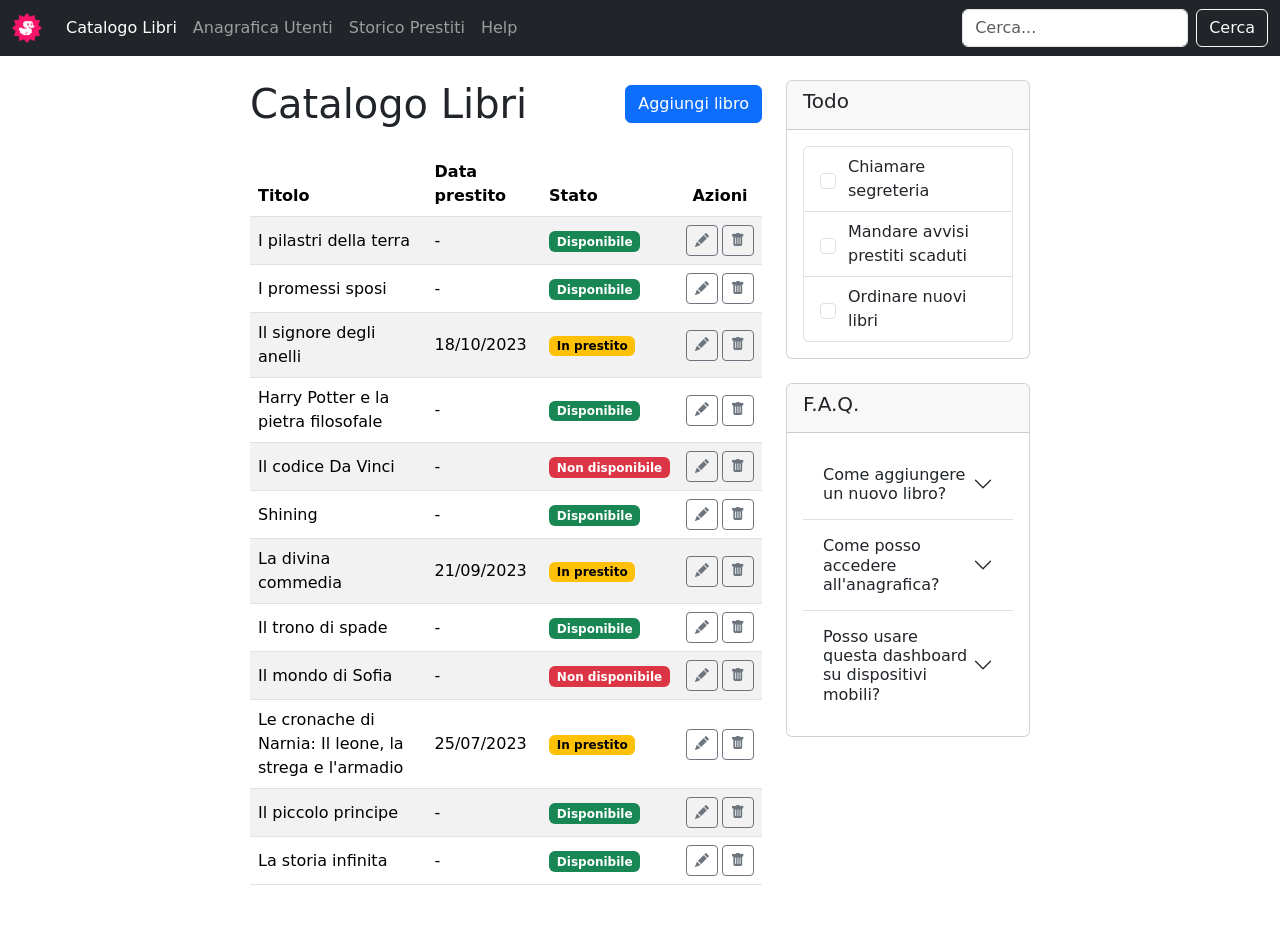
==== commit def29bf7: "Agganciato nuova pagina html" ====
--- a/index.html
+++ b/index.html
@@ -47,7 +47,7 @@
                     <!-- Catalogo -->
                     <div class="d-flex flex-wrap justify-content-between align-items-center gap-3 mb-4">
                         <h1 class="mb-0">Catalogo Libri</h1>
-                        <button class="btn btn-primary">Aggiungi Libro</button>
+                        <a href="new-book.html" class="btn btn-primary" tabindex="-1" role="button">Aggiungi libro</a>
                     </div>
 
                     <!-- Tabella -->
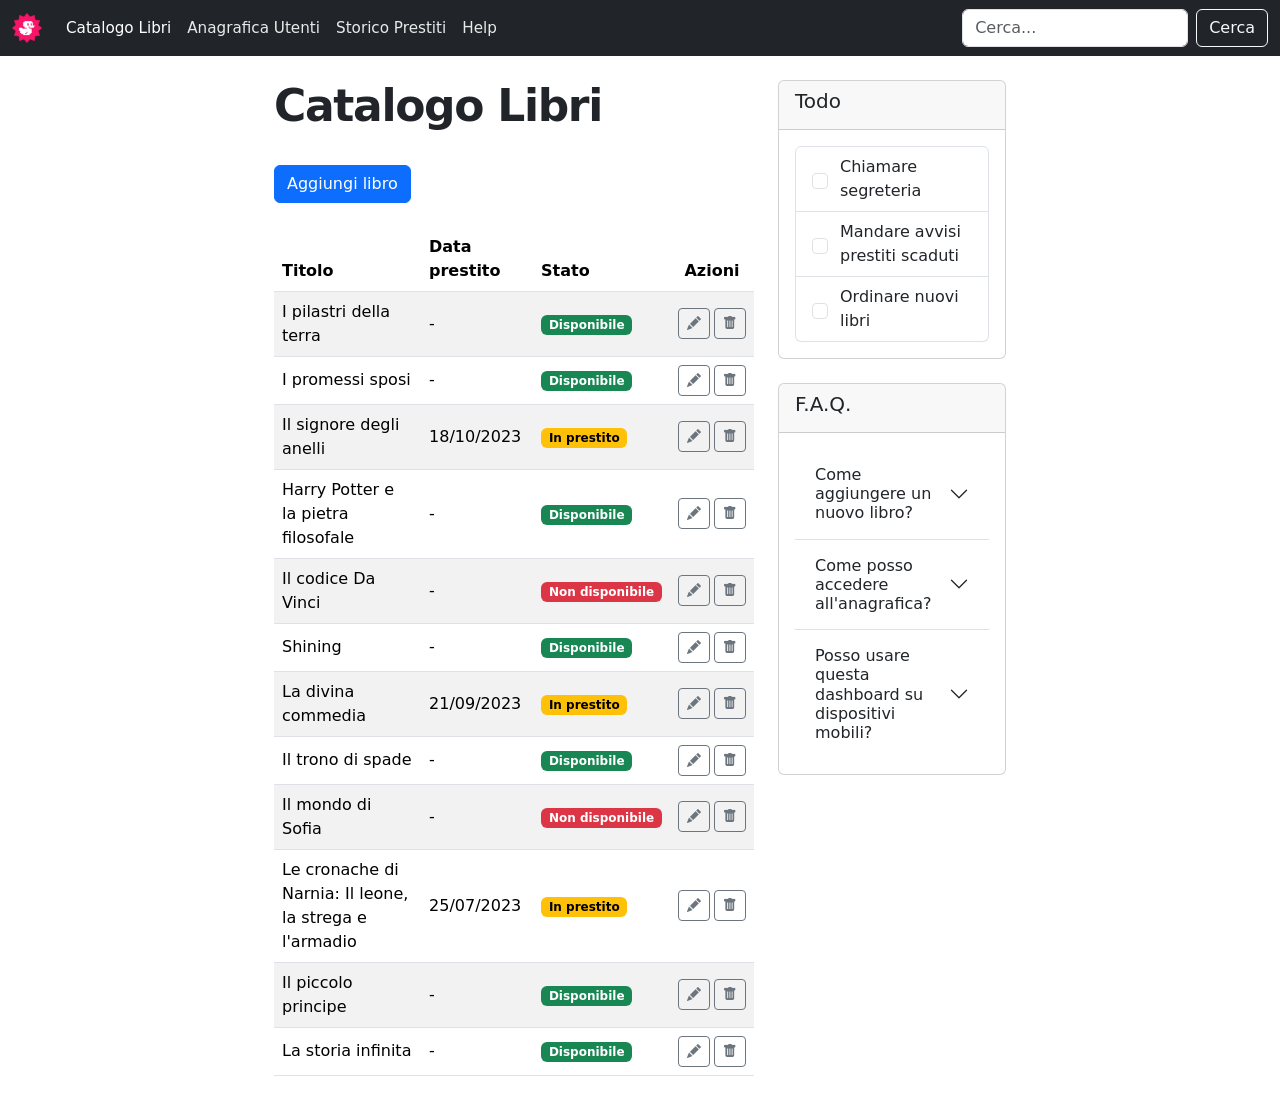
==== commit 900ddb9e: "Aggiunta pagina dashboard al progetto" ====
--- a/index.html
+++ b/index.html
@@ -15,23 +15,23 @@
         <!-- Navbar -->
         <nav class="navbar navbar-expand-lg navbar-dark bg-dark">
             <div class="container-fluid">
-                <a class="navbar-brand d-flex align-items-center gap-2" href="#">
+                <a class="navbar-brand d-flex align-items-center gap-2" href="dashboard.html">
                     <img src="/img/duck.png" alt="Logo" width="30" height="30">                    
                 </a>
                 
-                <button class="navbar-toggler" type="button" data-bs-toggle="collapse" data-bs-target="#navbarSupportedContent" aria-controls="navbarSupportedContent" aria-expanded="false" aria-label="Toggle navigation">
+                <button class="navbar-toggler" type="button" data-bs-toggle="collapse" data-bs-target="#mainNavbar" aria-controls="#mainNavbar" aria-expanded="false" aria-label="Toggle navigation">
                     <span class="navbar-toggler-icon"></span>
                 </button>
 
                 <div class="collapse navbar-collapse" id="mainNavbar">
-                    <ul class="navbar-nav me-auto mb-2 mb-lg-0">
-                    <li class="nav-item"><a class="nav-link active" href="#">Catalogo Libri</a></li>
-                    <li class="nav-item"><a class="nav-link" href="#">Anagrafica Utenti</a></li>
-                    <li class="nav-item"><a class="nav-link" href="#">Storico Prestiti</a></li>
-                    <li class="nav-item"><a class="nav-link" href="#">Help</a></li>
+                    <ul class="navbar-nav me-auto my-2 my-lg-0 navbar-nav-scroll">
+                        <li class="nav-item"><a class="nav-link active" aria-current="page" href="index.html">Catalogo Libri</a></li>
+                        <li class="nav-item"><a class="nav-link" href="#">Anagrafica Utenti</a></li>
+                        <li class="nav-item"><a class="nav-link" href="#">Storico Prestiti</a></li>
+                        <li class="nav-item"><a class="nav-link" href="#">Help</a></li>
                     </ul>
 
-                    <form class="d-flex" role="search">
+                    <form class="d-none d-lg-flex" role="search">
                     <input class="form-control me-2" type="search" placeholder="Cerca...">
                     <button class="btn btn-outline-light" type="submit">Cerca</button>
                     </form>
@@ -40,13 +40,13 @@
         </nav>
     </header>
 
-    <main class="py-4">
+    <main class="py-4 px-4">
         <div class="container-fluid content-wrap">
             <div class="row g-4">
                 <section class="col-12 col-xl-8">
                     <!-- Catalogo -->
                     <div class="d-flex flex-wrap justify-content-between align-items-center gap-3 mb-4">
-                        <h1 class="mb-0">Catalogo Libri</h1>
+                        <h1 class="page-title mb-3">Catalogo Libri</h1>
                         <a href="new-book.html" class="btn btn-primary" tabindex="-1" role="button">Aggiungi libro</a>
                     </div>
 
@@ -321,4 +321,5 @@
     </main>
 
     <script src="https://cdn.jsdelivr.net/npm/bootstrap@5.3.3/dist/js/bootstrap.bundle.min.js"></script>
-</body>+</body>
+</html>
--- a/styles/style.css
+++ b/styles/style.css
@@ -1,20 +1,65 @@
+.custom-navbar { background: linear-gradient(90deg, #2a313b 0%, #262d38 100%); min-height: 74px; }
+.brand-logo { width: 28px; height: 28px; border-radius: 4px; object-fit: cover; }
+.navbar-brand, .navbar-brand:hover { color: #ffffff; font-size: 1rem; }
+.navbar-dark .navbar-nav .nav-link { color: rgba(255,255,255,.9); font-size: .95rem; }
+.navbar-dark .navbar-nav .nav-link.active, .navbar-dark .navbar-nav .nav-link:hover { color: #ffffff; }
+.page-title { font-size: clamp(2rem, 4vw, 2.75rem); font-weight: 700; letter-spacing: -0.03em; }
+.page-subtitle { color: #4b5563; font-size: 1rem; }
+.action-btn { height: 48px; border-radius: 12px; padding: .75rem 1.15rem; font-weight: 600; display: inline-flex; align-items: center; justify-content: center; }
+.btn-light.action-btn { background-color: #ffffff; border: 1px solid #d1d5db; }
+.btn-primary.action-btn { background-color: #2563eb; border-color: #2563eb; }
+.stat-card, .dashboard-card { background-color: #ffffff; border: 1px solid #e5e7eb; border-radius: 16px; box-shadow: 0 1px 2px rgba(16,24,40,.04); }
+.stat-card { padding: 1.25rem 1.2rem; }
+.stat-label { color: #6b7280; font-size: .9rem; font-weight: 500; }
+.stat-number { font-size: 2.1rem; font-weight: 800; line-height: 1; }
+.stat-trend { font-size: .85rem; font-weight: 600; }
+.stat-trend span { color: #6b7280; font-weight: 500; }
+.trend-positive { color: #16a34a; }
+.trend-negative { color: #dc2626; }
+.stat-icon { width: 46px; height: 46px; border-radius: 12px; display: flex; align-items: center; justify-content: center; font-size: 1.35rem; font-weight: 700; }
+.icon-blue { background-color: #dbeafe; color: #2563eb; }
+.icon-green { background-color: #dcfce7; color: #16a34a; }
+.icon-purple { background-color: #f3e8ff; color: #9333ea; }
+.icon-red { background-color: #fee2e2; color: #ef4444; }
+.dashboard-card { padding: 1.35rem; }
+.section-title { font-size: 1.6rem; font-weight: 700; }
+.chart-area { display: flex; gap: .75rem; min-height: 300px; }
+.y-axis { width: 36px; display: flex; flex-direction: column; justify-content: space-between; font-size: .9rem; color: #6b7280; text-align: right; padding-top: .25rem; padding-bottom: 1.6rem; }
+.bars-wrapper { position: relative; flex: 1; border-left: 2px solid #9ca3af; border-bottom: 2px solid #9ca3af; padding: 0 .5rem .75rem .5rem; }
+.grid-lines { position: absolute; inset: 0 0 1.6rem 0; display: flex; flex-direction: column; justify-content: space-between; pointer-events: none; }
+.grid-lines span { border-top: 1px dashed #e5e7eb; width: 100%; }
+.bars { position: absolute; inset: .5rem .5rem 0 .5rem; display: flex; align-items: flex-end; justify-content: space-around; }
+.bar-item { width: 52px; height: 100%; display: flex; flex-direction: column; justify-content: flex-end; align-items: center; gap: .7rem; }
+.bar { width: 34px; border-radius: 8px 8px 0 0; }
+.bar.green { background: linear-gradient(180deg, #20c997 0%, #10b981 100%); }
+.bar-item p { margin: 0; color: #6b7280; font-size: .95rem; }
+.legend { display: flex; align-items: center; justify-content: center; gap: 1.5rem; flex-wrap: wrap; }
+.legend-item { display: inline-flex; align-items: center; gap: .45rem; color: #4b5563; font-size: .95rem; }
+.legend-item.small { font-size: .88rem; }
+.legend-dot { width: 10px; height: 10px; border-radius: 50%; display: inline-block; }
+.dot-blue { background-color: #3b82f6; } .dot-green { background-color: #10b981; } .dot-romance { background-color: #3b82f6; } .dot-yellow { background-color: #8b5cf6; } .dot-cyan { background-color: #06b6d4; } .dot-orange { background-color: #f59e0b; } .dot-gray { background-color: #6b7280; }
+.donut-wrap { display: flex; justify-content: center; align-items: center; min-height: 300px; }
+.donut-chart { width: 220px; height: 220px; border-radius: 50%; background: conic-gradient(#3b82f6 0 26%, #6b7280 26% 38%, #f59e0b 38% 50%, #10b981 50% 66%, #06b6d4 66% 81%, #8b5cf6 81% 100%); position: relative; }
+.donut-chart::after { content: ""; position: absolute; inset: 31%; background-color: #ffffff; border-radius: 50%; }
+@media (max-width: 991.98px) { .chart-area { min-height: 260px; } .donut-wrap { min-height: 240px; } .donut-chart { width: 190px; height: 190px; } }
+@media (max-width: 767.98px) { .custom-navbar { min-height: 70px; } .dashboard-card, .stat-card { border-radius: 14px; } .section-title { font-size: 1.35rem; } .chart-area { min-height: 220px; } .y-axis { font-size: .8rem; } .bar-item { width: 42px; } .bar { width: 26px; } .bar-item p { font-size: .8rem; } }
 .content-wrap {
-  padding-left: 250px;
-  padding-right: 250px;
+    padding-left: 250px;
+    padding-right: 250px;
 }
 
 
+
 @media (max-width: 1199.98px) {
-  .content-wrap {
+.content-wrap {
     padding-left: 60px;
     padding-right: 60px;
-  }
-
+    }
 }
 
 @media (max-width: 767.98px) {
-  .content-wrap {
+.content-wrap {
     padding-left: 16px;
     padding-right: 16px;
-  }
+    }
 }
